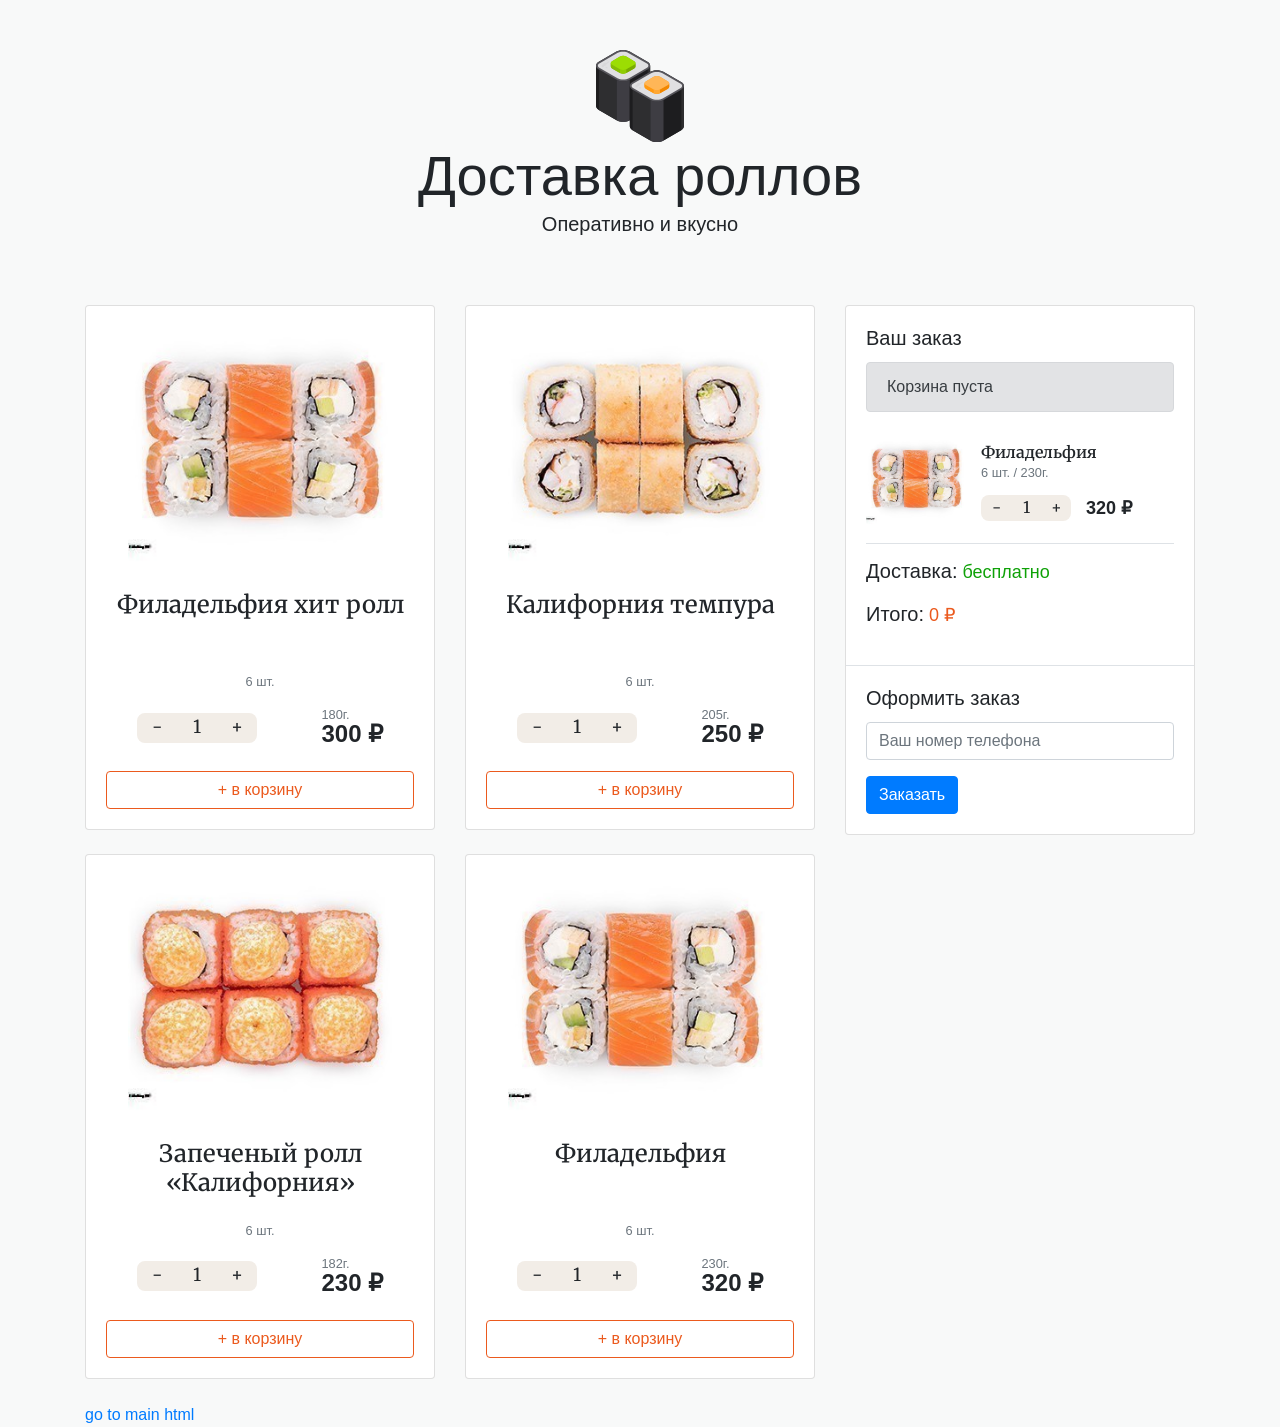
==== index.html @ 01e14b91 "sushi proyekt tayyor" ====
<!DOCTYPE html>
<html lang="en">
  <head>
    <meta charset="UTF-8" />
    <meta
      name="viewport"
      content="width=device-width, initial-scale=1.0, shrink-to-fit=no"
    />
    <title>Магазин роллов</title>
    <link rel="stylesheet" href="libs/bootstrap/css/bootstrap.min.css" />
    <link rel="stylesheet" href="css/main.css" />
    <link
      href="https://fonts.googleapis.com/css?family=Merriweather:300,400,400i,700&amp;subset=cyrillic-ext"
      rel="stylesheet"
    />
  </head>

  <body>
    <header class="header">
      <div class="container text-center">
        <img src="img/logo/logo.svg" width="92" alt="Суши и пицца" />
        <div class="display-4">Доставка роллов</div>
        <p class="lead">Оперативно и вкусно</p>
      </div>
    </header>

    <div class="container mb-5">
      <div class="row">
        <!-- products -->
        <div class="col-md-8">
          <div class="row">
            <!-- Ролл -->
            <div class="col-md-6">
              <div class="card mb-4" data-id="01">
                <img
                  class="product-img"
                  src="img/roll/philadelphia.jpg"
                  alt=""
                />
                <div class="card-body text-center">
                  <h4 class="item-title">Филадельфия хит ролл</h4>
                  <p>
                    <small data-items-in-box id="tolibjan" class="text-muted"
                      >6 шт.</small
                    >
                  </p>

                  <div class="details-wrapper">
                    <!-- caunter -->
                    <div class="items counter-wrapper">
                      <div class="items__control" data-action="minus">-</div>
                      <div class="items__current" data-counter>1</div>
                      <div class="items__control" data-action="plus">+</div>
                    </div>
                    <!-- // caunter -->

                    <div class="price">
                      <div class="price__weight">180г.</div>
                      <div class="price__currency">300 ₽</div>
                    </div>
                  </div>

                  <button
                    data-cart
                    type="button"
                    class="btn btn-block btn-outline-warning"
                  >
                    + в корзину
                  </button>
                </div>
              </div>
            </div>
            <!-- // Ролл -->

            <!-- Ролл -->
            <div class="col-md-6">
              <div class="card mb-4" data-id="02">
                <img
                  class="product-img"
                  src="img/roll/california-tempura.jpg"
                  alt=""
                />
                <div class="card-body text-center">
                  <h4 class="item-title">Калифорния темпура</h4>
                  <p>
                    <small data-items-in-box id="tolibjan" class="text-muted"
                      >6 шт.</small
                    >
                  </p>

                  <div class="details-wrapper">
                    <div class="items counter-wrapper">
                      <div class="items__control" data-action="minus">-</div>
                      <div class="items__current" data-counter>1</div>
                      <div class="items__control" data-action="plus">+</div>
                    </div>

                    <div class="price">
                      <div class="price__weight">205г.</div>
                      <div class="price__currency">250 ₽</div>
                    </div>
                  </div>

                  <button
                    data-cart
                    type="button"
                    class="btn btn-block btn-outline-warning"
                  >
                    + в корзину
                  </button>
                </div>
              </div>
            </div>
            <!-- // Ролл -->

            <!-- Ролл -->
            <div class="col-md-6">
              <div class="card mb-4" data-id="03">
                <img
                  class="product-img"
                  src="img/roll/zapech-california.jpg"
                  alt=""
                />
                <div class="card-body text-center">
                  <h4 class="item-title">Запеченый ролл «Калифорния»</h4>
                  <p>
                    <small data-items-in-box id="tolibjan" class="text-muted"
                      >6 шт.</small
                    >
                  </p>

                  <div class="details-wrapper">
                    <div class="items counter-wrapper">
                      <div class="items__control" data-action="minus">-</div>
                      <div class="items__current" data-counter >1</div>
                      <div class="items__control" data-action="plus">+</div>
                    </div>

                    <div class="price">
                      <div class="price__weight">182г.</div>
                      <div class="price__currency">230 ₽</div>
                    </div>
                  </div>

                  <button
                    data-cart
                    type="button"
                    class="btn btn-block btn-outline-warning"
                  >
                    + в корзину
                  </button>
                </div>
              </div>
            </div>
            <!-- // Ролл -->

            <!-- Ролл -->
            <div class="col-md-6">
              <div class="card mb-4" data-id="04">
                <img
                  class="product-img"
                  src="img/roll/philadelphia.jpg"
                  alt=""
                />
                <div class="card-body text-center">
                  <h4 class="item-title">Филадельфия</h4>
                  <p>
                    <small data-items-in-box  class="text-muted"
                      >6 шт.</small
                    >
                  </p>

                  <div class="details-wrapper">
                    <div class="items counter-wrapper">
                      <div class="items__control" data-action="minus">-</div>
                      <div class="items__current" data-counter>1</div>
                      <div class="items__control" data-action="plus">+</div>
                    </div>

                    <div class="price">
                      <div class="price__weight">230г.</div>
                      <div class="price__currency">320 ₽</div>
                    </div>
                  </div>

                  <button
                    data-cart
                    type="button"
                    class="btn btn-block btn-outline-warning"
                  >
                    + в корзину
                  </button>
                </div>
              </div>
            </div>
            <!-- // Ролл -->
          </div>
        </div>
        <!-- carzine -->
        <div class="col-md-4">
          <!-- Корзина -->
          <div class="card mb-4">
            <div class="card-body">
              <h5 class="card-title">Ваш заказ</h5>
              <div data-cart-empty class="alert alert-secondary" role="alert">
                Корзина пуста
              </div>
              <!-- cart-wrapper -->
              <div class="cart-wrapper">
                <!-- Cart item -->
                <div class="cart-item" data-id="1">
                  <div class="cart-item__top">
                    <div class="cart-item__img">
                      <img src="img/roll/philadelphia.jpg" alt="" />
                    </div>
                    <div class="cart-item__desc">
                      <div class="cart-item__title">Филадельфия</div>
                      <div class="cart-item__weight">
                        6 шт. / 230г.
                      </div>

                      <!-- cart-item__details -->
                      <div class="cart-item__details">
                        <div class="items items--small counter-wrapper">
                          <div class="items__control" data-action="minus">
                            -
                          </div>
                          <div class="items__current" data-counter>
                            1
                          </div>
                          <div class="items__control" data-action="plus">+</div>
                        </div>

                        <div class="price">
                          <div class="price__currency">
                            320 ₽
                          </div>
                        </div>
                      </div>
                      <!-- // cart-item__details -->
                    </div>
                  </div>
                </div>
                <!-- // Cart item -->
              </div>
              <!-- // cart-wrapper -->

              <!-- Стоимость заказа -->
              <div class="cart-total">
                <p id="delivery-box" class="">
                  <span class="h5">Доставка:</span>
                  <span class="delivery-cost free">бесплатно</span>
                </p>
                <p>
                  <span class="h5">Итого:</span>
                  <span class="total-price">0</span>
                  <span class="rouble">₽</span>
                </p>
              </div>
              <!-- // Стоимость заказа -->
            </div>

            <!-- Оформить заказ -->
            <div id="order-form" class="card-body border-top">
              <h5 class="card-title">Оформить заказ</h5>
              <form>
                <div class="form-group">
                  <input
                    type="text"
                    class="form-control"
                    placeholder="Ваш номер телефона"
                  />
                </div>
                <button type="submit" class="btn btn-primary">Заказать</button>
              </form>
            </div>
            <!-- // Оформить заказ -->
          </div>
          <!-- // Корзина -->
        </div>
      </div>

      <a href="./main.html">go to main html</a>
    </div>

    <!-- Подключаем скрипты -->
    <script src="./js/main.js"></script>
  </body>
</html>
---- css/main.css ----
body, html {
	background-color: #F8F9F9;
	height: 100%;
}

h3, h4 {
	font-family: 'Merriweather', serif;

}

.header {
	padding-top: 50px;
	padding-bottom: 50px;
}

.product-img {
	width: 265px;
	height: auto;
	margin-left: auto;
	margin-right: auto;
}

.item-title {
    font-size: 1.5rem;
    font-weight: 500;
	font-family: 'Merriweather', serif;
	height: 70px;
}

.details-wrapper {
	display: flex;
	justify-content: space-between;
	align-items: center;
	margin-bottom: 25px;
	width: 80%;
	margin-left: auto;
	margin-right: auto;
}

.items {
	font-family: 'Merriweather', serif;
	background: #f2ede7;
	border-radius: 8px;
	width: 120px;
	display: flex;
	font-size: 18px;
	height: 30px;
	overflow: hidden;
}

.items__control {
	width: 40px;
	cursor: pointer;
	transition: 0.2s ease-in;
	text-align: center;
}

.items__control:hover {
    background: #eb5a1e;
    color: #FFF;
}

.items__current {
	width: 40px;
}

/* items--small */
.items.items--small {
	width: 90px;
	font-size: 16px;
	height: 26px;
	text-align: center;
}

.items.items--small .items__control {
	width: 30px;
}

.items.items--small .items__current {
	width: 30px;
}

.price {
	text-align: left;
}

.price__weight {
	color: #6c757d!important;
	font-size: 80%;
	line-height: 1;
}

.price__currency {
	font-size: 1.5rem;
	font-weight: 600;
	line-height: 1;
}

.btn-outline-warning {
    color: #eb5a1e;
    border-color: #eb5a1e;
}

.btn-outline-warning:hover {
    color: #FFF;
    background-color: #eb5a1e;
    border-color: #eb5a1e;
}

.cart-item {

}

.cart-item__top {
	display: flex;
	align-items: flex-start;
	padding-bottom: 15px;
	border-bottom: 1px solid #dee2e6;
	margin-bottom: 15px;
}

.cart-item__img  {

}

.cart-item__img img {
	max-width: 100px;
	height: auto;
}

.cart-item__desc {
	padding-top: 15px;
	padding-left: 15px;
}

.cart-item__title {
	font-family: 'Merriweather', serif;
	font-size: 16px;
    line-height: 1.2;
	font-weight: 600;
	margin-bottom: 5px;
}

.cart-item__weight {
    color: #6c757d!important;
    font-size: 80%;
    line-height: 1;
    margin-bottom: 15px;
}

.cart-item__details {
	display: flex;
	justify-content: flex-start;
	align-items: center;
}

.cart-item__details .price__currency {
	font-size: 18px;
	margin-left: 15px;
}

.cart-total {
	font-size: 18px;
	font-weight: 500;
}

.delivery-cost {

}

.free {
	color: #0EA107;
}

.total-price {
	color: #EB5A1E;
}

.rouble {
	color: #EB5A1E;
}

.none {
	display: none;
}
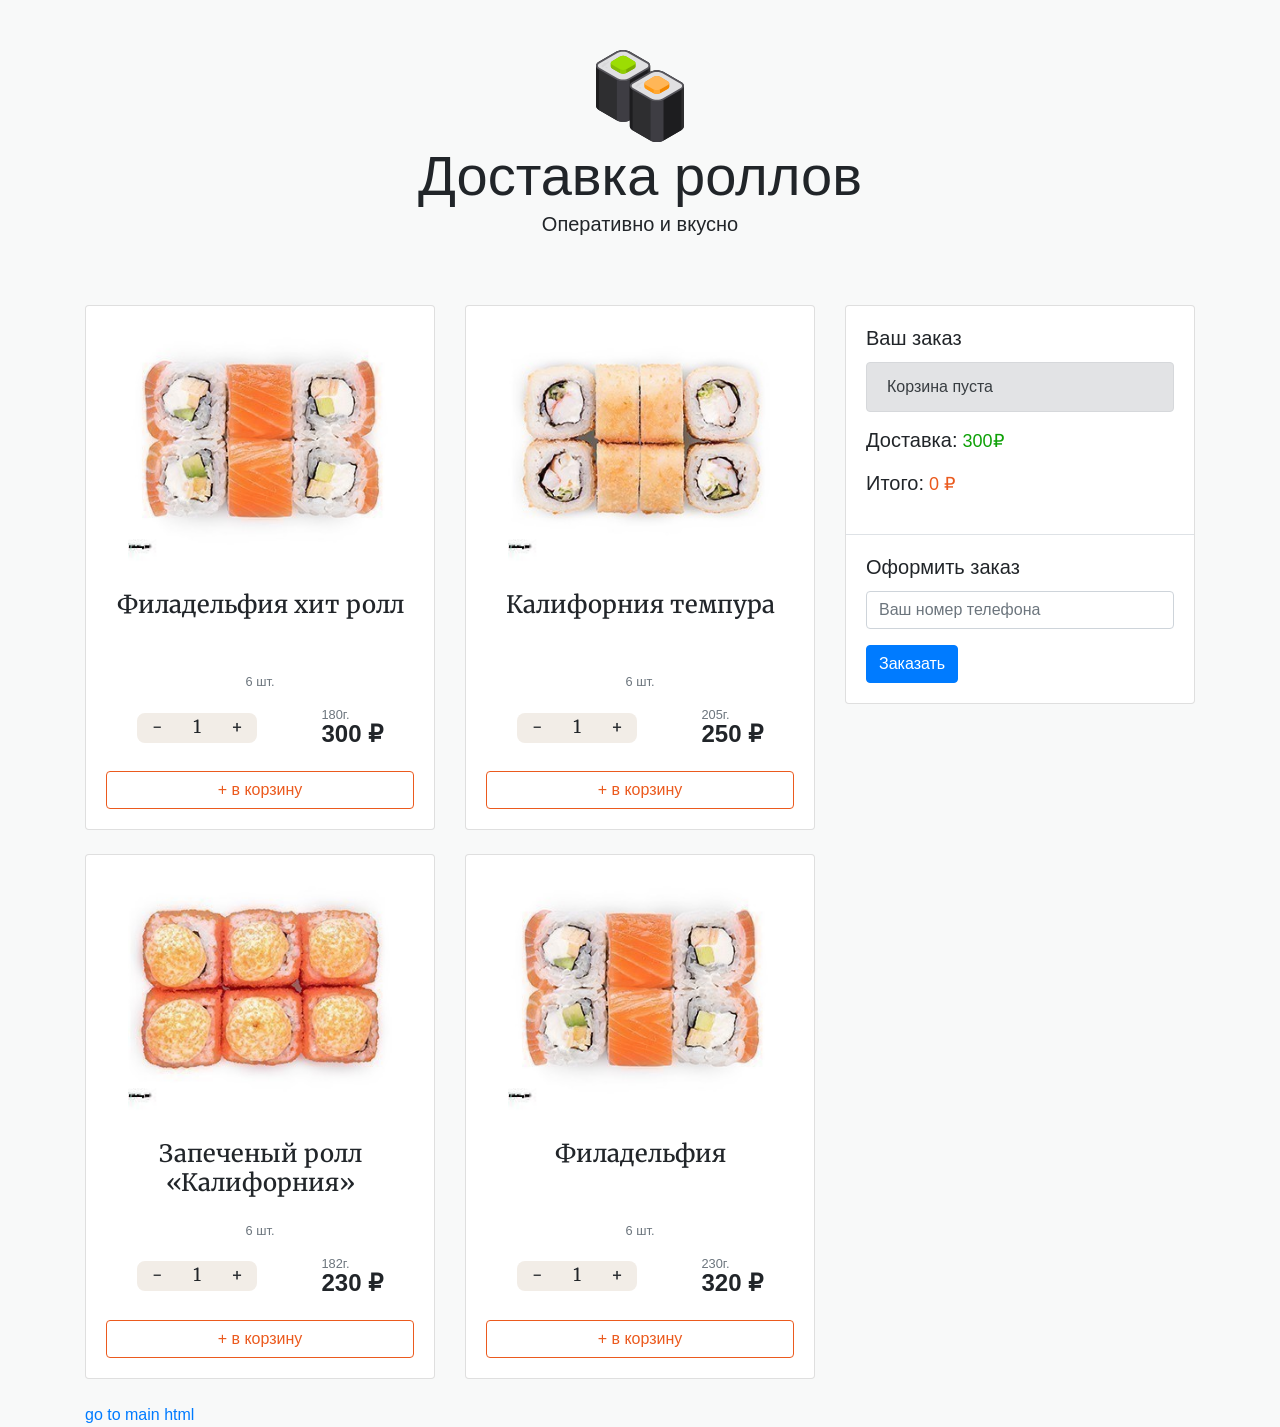
==== commit 2109c894: "zakaz joyi tayyorlandi" ====
--- a/index.html
+++ b/index.html
@@ -208,39 +208,7 @@
               <!-- cart-wrapper -->
               <div class="cart-wrapper">
                 <!-- Cart item -->
-                <div class="cart-item" data-id="1">
-                  <div class="cart-item__top">
-                    <div class="cart-item__img">
-                      <img src="img/roll/philadelphia.jpg" alt="" />
-                    </div>
-                    <div class="cart-item__desc">
-                      <div class="cart-item__title">Филадельфия</div>
-                      <div class="cart-item__weight">
-                        6 шт. / 230г.
-                      </div>
-
-                      <!-- cart-item__details -->
-                      <div class="cart-item__details">
-                        <div class="items items--small counter-wrapper">
-                          <div class="items__control" data-action="minus">
-                            -
-                          </div>
-                          <div class="items__current" data-counter>
-                            1
-                          </div>
-                          <div class="items__control" data-action="plus">+</div>
-                        </div>
-
-                        <div class="price">
-                          <div class="price__currency">
-                            320 ₽
-                          </div>
-                        </div>
-                      </div>
-                      <!-- // cart-item__details -->
-                    </div>
-                  </div>
-                </div>
+                
                 <!-- // Cart item -->
               </div>
               <!-- // cart-wrapper -->
@@ -249,7 +217,7 @@
               <div class="cart-total">
                 <p id="delivery-box" class="">
                   <span class="h5">Доставка:</span>
-                  <span class="delivery-cost free">бесплатно</span>
+                  <span class="delivery-cost free"></span>
                 </p>
                 <p>
                   <span class="h5">Итого:</span>
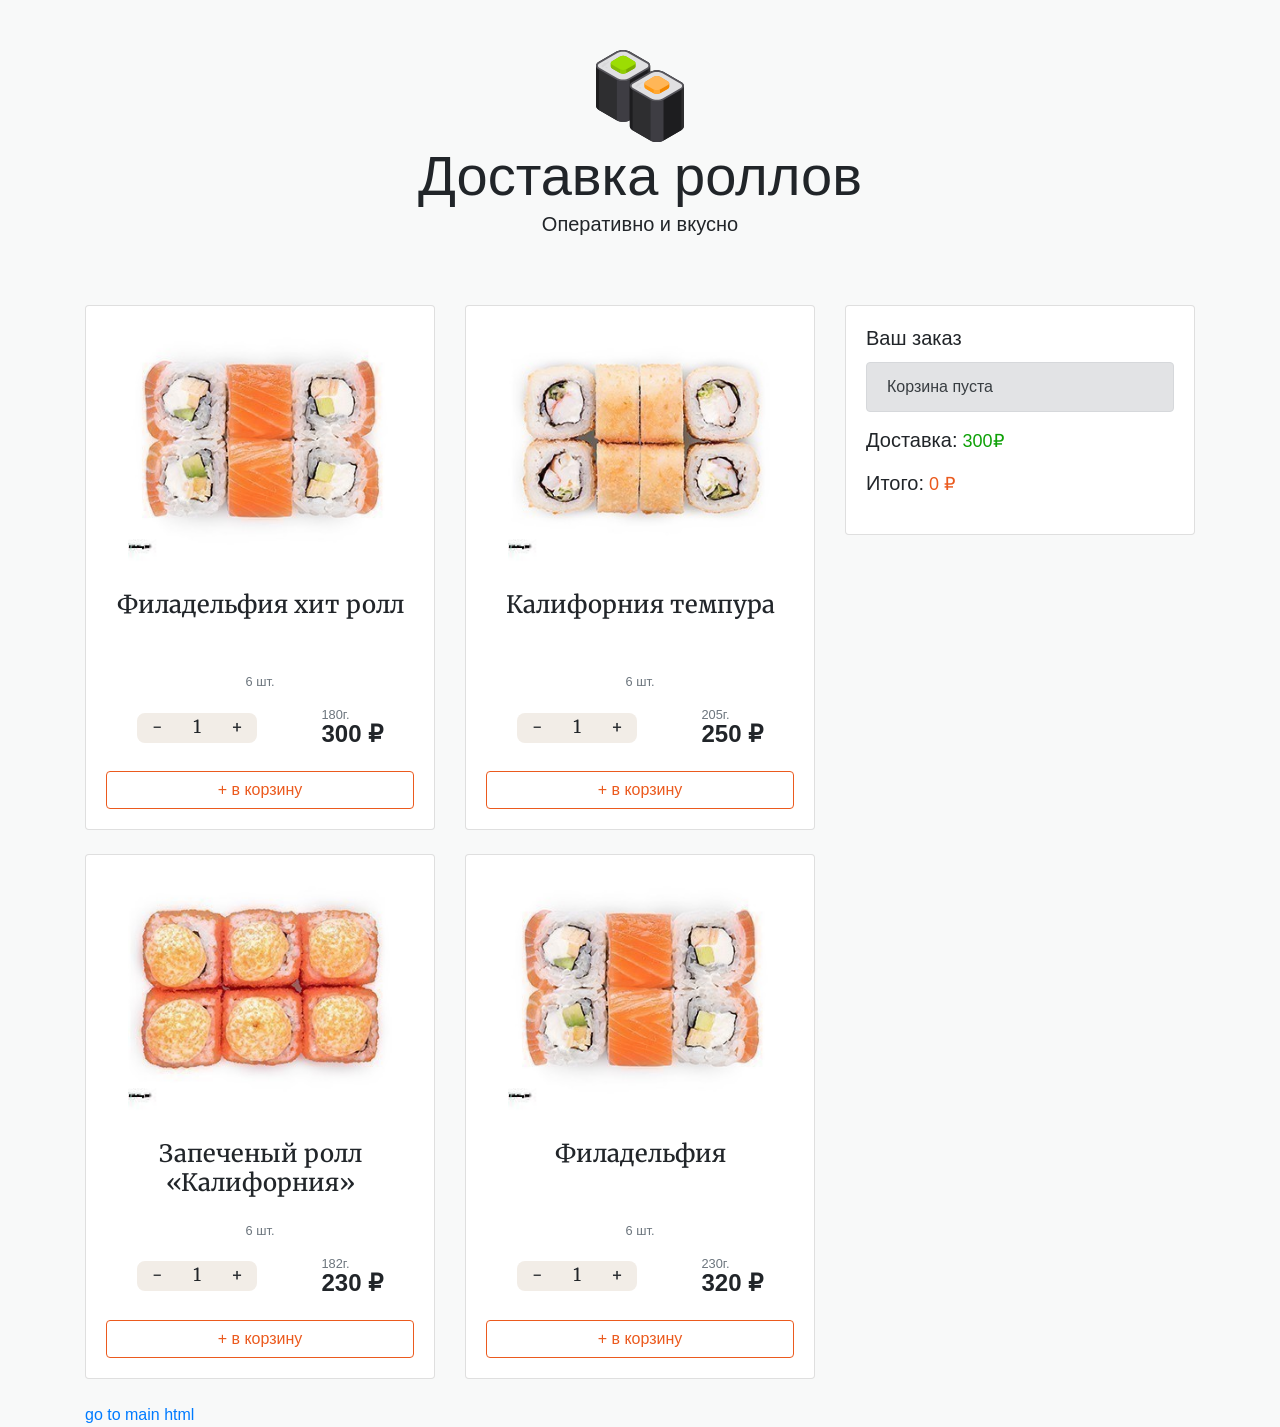
==== commit 9a32191f: "xatolar to'g'rilandi" ====
--- a/index.html
+++ b/index.html
@@ -229,7 +229,7 @@
             </div>
 
             <!-- Оформить заказ -->
-            <div id="order-form" class="card-body border-top">
+            <div id="order-form" class="card-body border-top none">
               <h5 class="card-title">Оформить заказ</h5>
               <form>
                 <div class="form-group">
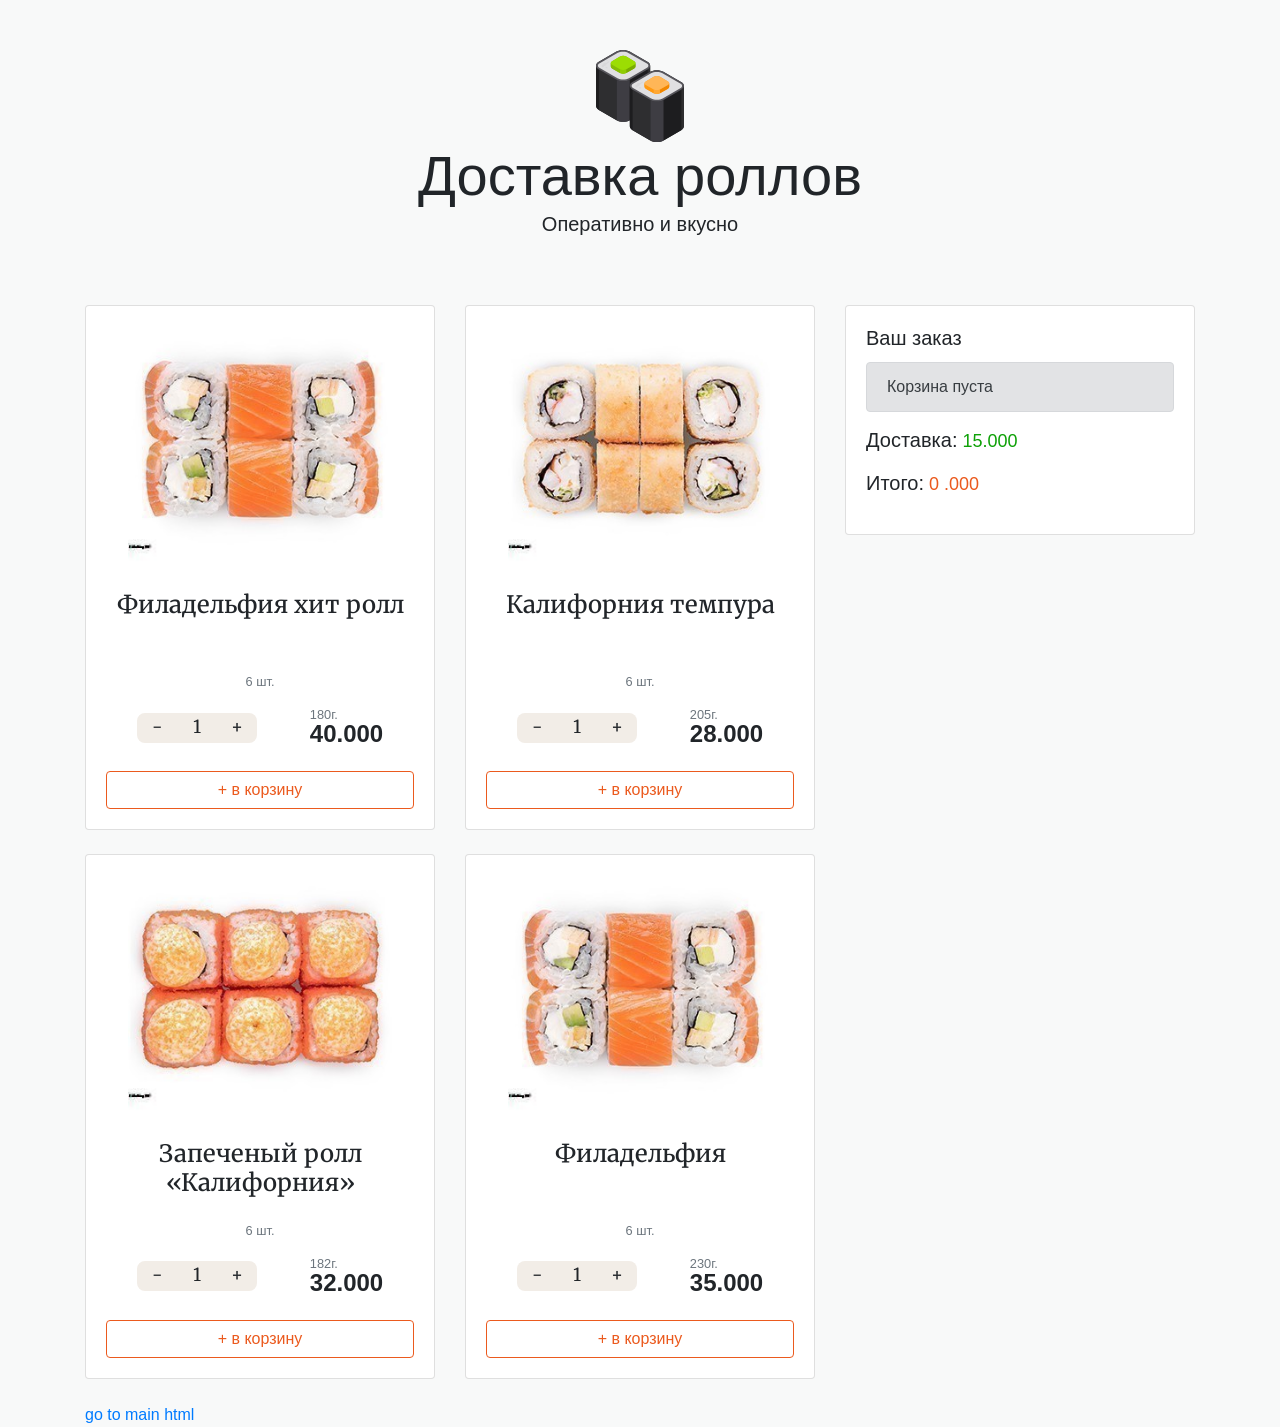
==== commit 27b63fa0: "narxlar o'zgarildi" ====
--- a/index.html
+++ b/index.html
@@ -56,7 +56,7 @@
 
                     <div class="price">
                       <div class="price__weight">180г.</div>
-                      <div class="price__currency">300 ₽</div>
+                      <div class="price__currency">40.000</div>
                     </div>
                   </div>
 
@@ -97,7 +97,7 @@
 
                     <div class="price">
                       <div class="price__weight">205г.</div>
-                      <div class="price__currency">250 ₽</div>
+                      <div class="price__currency">28.000</div>
                     </div>
                   </div>
 
@@ -138,7 +138,7 @@
 
                     <div class="price">
                       <div class="price__weight">182г.</div>
-                      <div class="price__currency">230 ₽</div>
+                      <div class="price__currency">32.000</div>
                     </div>
                   </div>
 
@@ -179,7 +179,7 @@
 
                     <div class="price">
                       <div class="price__weight">230г.</div>
-                      <div class="price__currency">320 ₽</div>
+                      <div class="price__currency">35.000</div>
                     </div>
                   </div>
 
@@ -222,7 +222,7 @@
                 <p>
                   <span class="h5">Итого:</span>
                   <span class="total-price">0</span>
-                  <span class="rouble">₽</span>
+                  <span class="rouble">.000</span>
                 </p>
               </div>
               <!-- // Стоимость заказа -->
